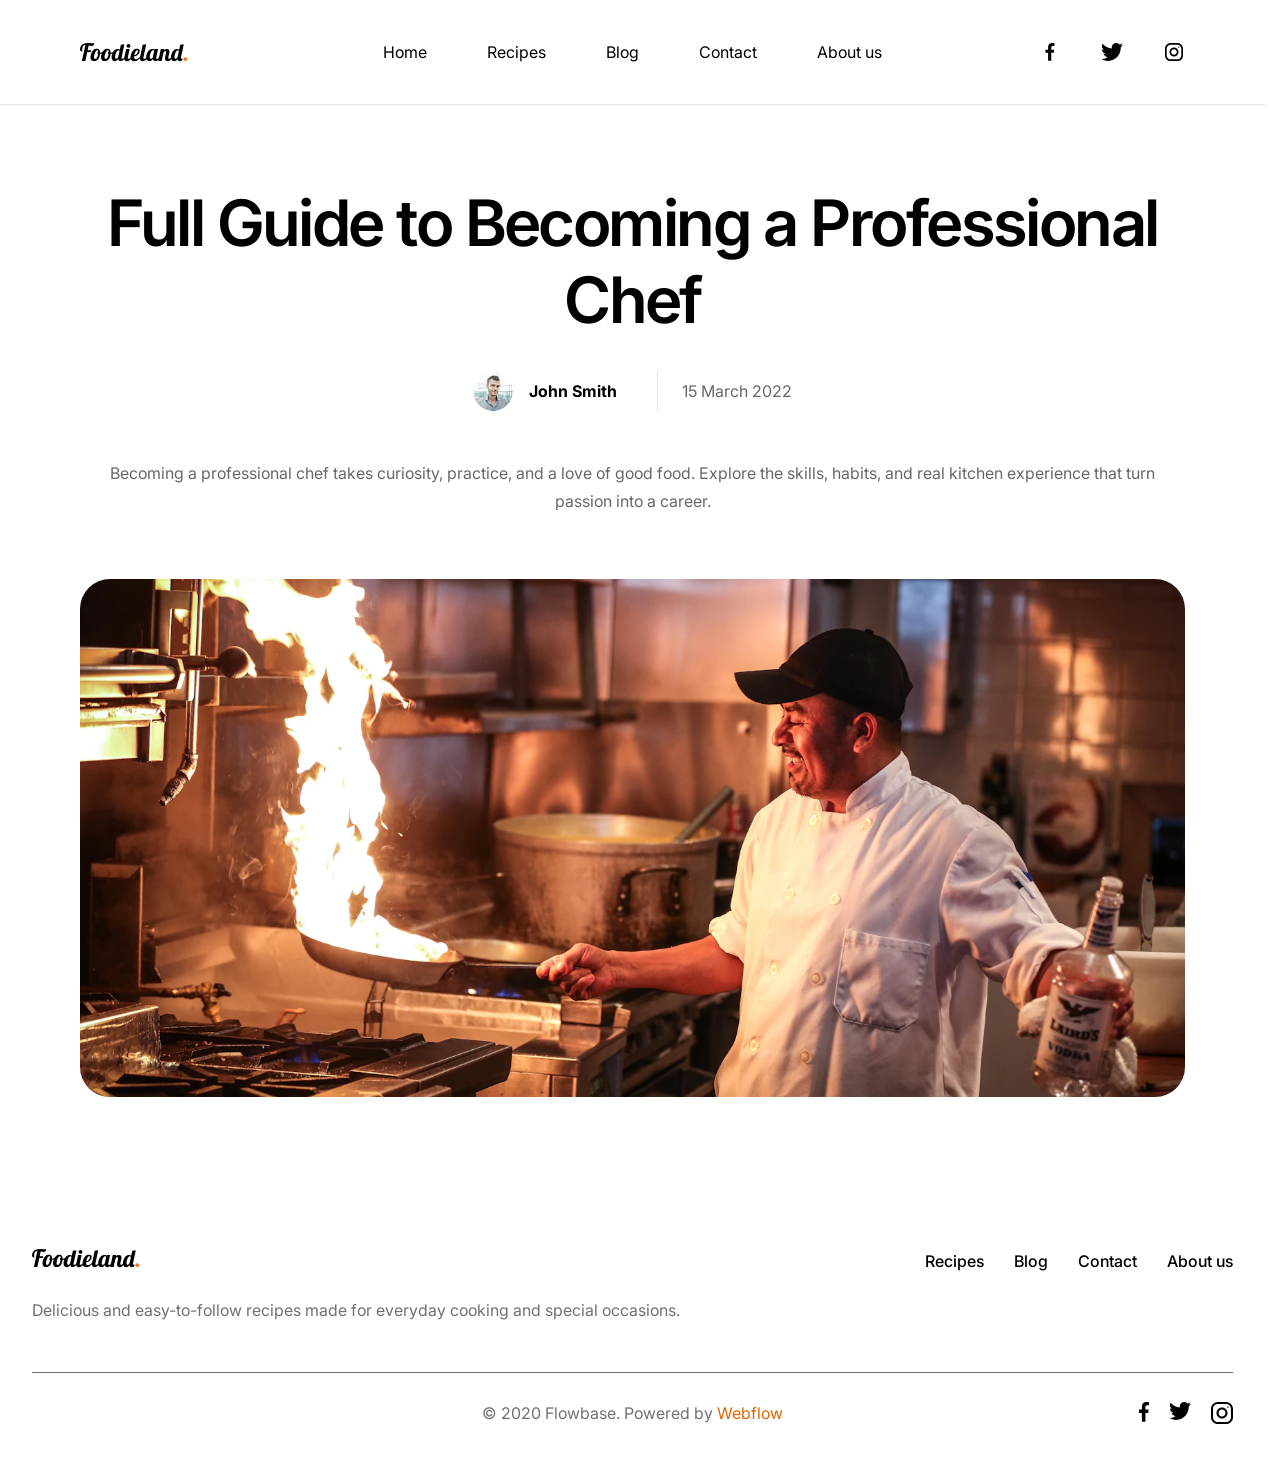
==== blog-post.html @ c7ca52ce "Добавил hero страницы Blog Post и выделил статью в блоге" ====
<!doctype html>
<html lang="en">
<head>
  <meta charset="UTF-8">
  <meta
    name="viewport"
    content="width=device-width, user-scalable=no, initial-scale=1.0, maximum-scale=1.0, minimum-scale=1.0"
  >
  <meta
    http-equiv="X-UA-Compatible"
    content="ie=edge"
  >
  <title>Full Guide to Becoming a Professional Chef | Foodieland</title>
  <link
    rel="stylesheet"
    href="./css/normalize.css"
  />
  <link
    rel="stylesheet"
    href="./css/font.css"
  />
  <link
    rel="stylesheet"
    href="./css/variables.css"
  />
  <link
    rel="stylesheet"
    href="./css/global.css"
  />
  <link
    rel="stylesheet"
    href="./css/header.css"
  />
  <link
    rel="stylesheet"
    href="./css/footer.css"
  />
  <link
    rel="stylesheet"
    href="./css/pages/blog-post.css"
  />
</head>
<body>
<header class="header">
  <div class="header-inner">
    <a
      class="header-logo"
      href="./index.html"
    >
      <img
        src="./images/logo/Foodieland-logo.svg"
        alt="Foodieland"
        width="108"
        height="19"
      />
    </a>
    <nav class="header-nav">
      <ul class="header-nav-list">
        <li>
          <a
            class="header-nav-link"
            href="index.html"
          >Home
          </a>
        </li>
        <li>
          <a
            class="header-nav-link"
            href="./recipe.html"
          >Recipes
          </a>
        </li>
        <li>
          <a
            class="header-nav-link"
            href="./blog.html"
          >Blog
          </a>
        </li>
        <li>
          <a
            class="header-nav-link"
            href="./contact.html"
          >Contact
          </a>
        </li>
        <li>
          <a
            class="header-nav-link"
            href="#"
          >About us
          </a>
        </li>
      </ul>
    </nav>
    <div class="header-soc1als">
      <a
        class="header-soc1als-link"
        href="#"
        aria-label="Facebook"
      >
        <img
          src="./images/icons/facebook.svg"
          alt=""
          width="22"
          height="18"
        />
      </a>

      <a
        class="header-soc1als-link"
        href="#"
        aria-label="Twitter"
      >
        <img
          src="./images/icons/twitter.svg"
          alt=""
          width="22"
          height="18"
        />
      </a>

      <a
        class="header-soc1als-link"
        href="#"
        aria-label="Instagram"
      >
        <img
          src="./images/icons/instagram.svg"
          alt=""
          width="22"
          height="18"
        />
      </a>
    </div>
    <button
      class="header-burger"
      type="button"
      aria-label="Open Menu"
    >
      <span></span>
      <span></span>
      <span></span>
    </button>

    <nav
      class="dropdown-menu"
      id="site-dropdown-menu"
      aria-label="Additional navigation"
      data-js-dropdown-menu
    >
      <ul class="dropdown-menu-list">
        <li>
          <a href="./index.html">Home</a>
        </li>
        <li>
          <a href="./recipe.html">Recipes</a>
        </li>
        <li>
          <a href="./blog.html">Blog</a>
        </li>
        <li>
          <a href="./contact.html">Contact</a>
        </li>
        <li>
          <a href="#">About us</a>
        </li>
      </ul>
    </nav>
  </div>
</header>
<main class="main">
  <section class="blog-post-hero" aria-labelledby="blog-post-title">
    <h1 id="blog-post-title">Full Guide to Becoming a Professional Chef</h1>
    <div class="blog-post-hero-meta">
      <div class="blog-post-hero-author">
        <img src="./images/icons/author.webp" alt="" width="40" height="40" decoding="async">
        <span>John Smith</span>
      </div>
      <time datetime="2022-03-15">15 March 2022</time>
    </div>
    <p class="blog-post-hero-description">
      Becoming a professional chef takes curiosity, practice, and a love of good food. Explore the skills, habits, and real kitchen experience that turn passion into a career.
    </p>
    <img
      class="blog-post-hero-image"
      src="./images/blog/chef-flambe.webp"
      alt="Chef cooking with a flaming pan in a professional kitchen"
      width="1600"
      height="1067"
      decoding="async"
      fetchpriority="high"
    >
  </section>
</main>
<footer class="footer container">
  <div class="footer-header">
    <div class="footer-brand">
      <a href="./index.html">
        <img
          src="./images/logo/Foodieland-logo.svg"
          alt="FoodieLand."
        >
      </a>
      <p class="footer-description">
        Delicious and easy-to-follow recipes made for everyday cooking and
        special occasions.
      </p>
    </div>
    <nav class="footer-nav">
      <ul>
        <li><a href="./recipe.html">Recipes</a></li>
        <li><a href="./blog.html">Blog</a></li>
        <li><a href="./contact.html">Contact</a></li>
        <li><a href="#">About us</a></li>
      </ul>
    </nav>
  </div>

  <hr class="footer-divider">

  <div class="footer-bottom">
    <div class="footer-copyright">
      © 2020 Flowbase. Powered by <a href="#">Webflow</a>
    </div>

    <div class="footer-socials">
      <a href="#" aria-label="Facebook">
        <img
          src="./images/icons/facebook.svg"
          alt=""
        ></a>

      <a href="#" aria-label="Twitter">
        <img
          src="./images/icons/twitter.svg"
          alt=""
        ></a>

      <a href="#" aria-label="instagram">
        <img
          src="./images/icons/instagram.svg"
          alt=""
        ></a>
    </div>
  </div>
</footer>
<script src="./js/burger-menu.js"></script>
</body>
</html>
---- css/font.css ----
@font-face {
  font-family: "Inter";
  src: url("../fonts/Inter/Inter18pt-Regular.woff2") format("woff2");
  font-weight: 400;
  font-style: normal;
  font-display: swap;
}

@font-face {
  font-family: "Inter";
  src: url("../fonts/Inter/Inter18pt-Medium.woff2") format("woff2");
  font-weight: 500;
  font-style: normal;
  font-display: swap;
}

@font-face {
  font-family: "Inter";
  src: url("../fonts/Inter/Inter18pt-SemiBold.woff2") format("woff2");
  font-weight: 600;
  font-style: normal;
  font-display: swap;
}

@font-face {
  font-family: "Inter";
  src: url("../fonts/Inter/Inter18pt-Bold.woff2") format("woff2");
  font-weight: 700;
  font-style: normal;
  font-display: swap;
}

@font-face {
  font-family: "Lobster";
  src: url("../fonts/lobster/Lobster-Regular.woff2") format("woff2");
  font-weight: 400;
  font-style: normal;
  font-display: swap;
}
---- css/variables.css ----
:root {
  /* Шрифты */
  --font-family-primary: "Inter", sans-serif;
  --font-family-secondary: "Lobster", sans-serif;

  /* Основные цвета */
  --color-primary: #e7fafe;
  --color-primary-soft: #e7f9fd;

  --color-white: #ffffff;
  --color-black: #000000;
  --color-dark: #333333;
  --color-gray: #707070;

  /* Текст */
  --color-orange: #dc6601;
  --color-text-primary: #000000;
  --color-text-secondary: rgba(0, 0, 0, 0.6);
  --color-text-muted: rgba(0, 0, 0, 0.65);
  --color-text-inverse: #ffffff;

  /* Фирменный акцент */
  --color-accent: #ff0000;

  /* Фоны элементов */
  --color-surface: #ffffff;
  --color-surface-blue: #e7fafe;
  --color-surface-blue-soft: #e7f9fd;
  --color-chip-background: rgba(0, 0, 0, 0.05);

  /* Границы и разделители */
  --color-border: rgba(0, 0, 0, 0.1);
  --color-divider: rgba(0, 0, 0, 0.2);

  /* Градиенты категорий */
  --bg-category-breakfast: linear-gradient(180deg, rgba(255, 255, 255, 0) 0%, rgba(0, 0, 0, 0.04) 100%);
  --bg-category-vegan:     linear-gradient(180deg, rgba(255, 255, 255, 0) 0%, rgba(108, 198, 63, 0.1) 100%);
  --bg-category-meat:      linear-gradient(180deg, rgba(255, 255, 255, 0) 0%, rgba(204, 38, 27, 0.08) 100%);
  --bg-category-dessert:   linear-gradient(180deg, rgba(255, 255, 255, 0) 0%, rgba(240, 158, 0, 0.1) 100%);
  --bg-category-lunch:     linear-gradient(180deg, rgba(255, 255, 255, 0) 0%, rgba(222, 134, 38, 0.1) 100%);
  --bg-category-chocolate: linear-gradient(180deg, rgba(255, 255, 255, 0) 0%, rgba(109, 69, 37, 0.18) 100%);

  /* Состояния форм */
  --color-form-success: #dddddd;
  --color-form-error: #ffdddd;

  /* Тени */
  --color-shadow-light: rgba(0, 0, 0, 0.1);
  --color-shadow-medium: rgba(0, 0, 0, 0.2);

  /* Градиенты макета */
  --gradient-recipe-card: linear-gradient(180deg, #ffffff 0%, #e7f9fd 100%);

  --gradient-blue-fade: linear-gradient(
    180deg,
    rgba(231, 249, 253, 0) 0%,
    #e7f9fd 100%
  );
}
---- css/global.css ----
html {
  scrollbar-gutter: stable;
}

@supports not (scrollbar-gutter: stable) {
  html {
    overflow-y: scroll;
  }
}

body {
  font-family: var(--font-family-primary);
}

a {
  text-decoration: none;
}
---- css/header.css ----
.header {
  position: sticky;
  top: 0;
  z-index: 100;
  padding-inline: 80px;
  padding-block: 40px;
  border-bottom: 1px solid var(--color-border);
  background-color: var(--color-white);
}

.header-inner {
  position: relative;
  display: grid;
  align-items: center;
  grid-template-columns: 1fr auto 1fr;
  width: 100%;
  max-width: 1440px;
  margin-inline: auto;
}

.header-logo {
  justify-self: start;
}

.header-nav {
  justify-self: center;
}


.header-nav-list {
  display: flex;
  align-items: center;
  column-gap: 60px;
}

.header-soc1als {
  display: flex;
  align-items: center;
  justify-self: end;
  gap: 40px;
}

.header-burger {
  display: none;
}

.dropdown-menu {
  display: none;
}

.dropdown-menu-list {
  display: flex;
  flex-direction: column;
  align-items: center;
  gap: 20px;
}

.dropdown-menu-list a {
  color: var(--color-black);
  font-size: 17px;
  transition: color 0.3s ease;
}


.header-nav-link {
  color: #000000;
  transition: color 0.3s ease;
}

@media (max-width: 1120px) {
  .header {
    padding-inline: 40px;
  }

  .header-nav-list {
    column-gap: 30px;
  }

  .header-soc1als {
    gap: 20px;
  }
}

@media (max-width: 765px) {
  .header {
    padding: 25px 20px;
  }

  .header-inner {
    display: flex;
    justify-content: space-between;
  }

  .header-nav,
  .header-soc1als {
    display: none;
  }

  .header-burger {
    display: flex;
    flex-direction: column;
    gap: 5px;
    padding-inline: 10px;
    padding-block: 10px;
    border-radius: 6px;

    background-color: transparent;
    border: none;
    transition: 0.3s ease;
    cursor: pointer;
  }

  .dropdown-menu {
    --dropdown-open-dur: 250ms;
    --dropdown-close-dur: 150ms;
    --dropdown-ease: cubic-bezier(0.22, 1, 0.36, 1);

    display: block;
    position: absolute;
    top: calc(100% + 50px);
    left: 0;
    width: 100%;
    padding-block: 30px;
    border: 1px solid var(--color-border);
    border-radius: 10px;
    background-color: var(--color-white);
    box-shadow: 0 10px 30px var(--color-shadow-light);

    transform-origin: top center;
    transform: scale(0.97);
    opacity: 0;
    visibility: hidden;
    pointer-events: none;
    transition:
      transform var(--dropdown-close-dur) var(--dropdown-ease),
      opacity var(--dropdown-close-dur) var(--dropdown-ease),
      visibility 0s linear var(--dropdown-close-dur);
  }

  .dropdown-menu.is-active {
    transform: scale(1);
    opacity: 1;
    visibility: visible;
    pointer-events: auto;
    transition:
      transform var(--dropdown-open-dur) var(--dropdown-ease),
      opacity var(--dropdown-open-dur) var(--dropdown-ease),
      visibility 0s;
  }
  .header-burger span {
    width: 20px;
    height: 2px;
    background-color: var(--color-black);
  }
}

@media (hover: hover) {
  .header-nav-link:hover {
    color: var(--color-gray);
  }

  .header-burger:hover {
    background-color: var(--color-border);
  }
}

@media (hover: none) {
  .header-nav-link:active {
    color: var(--color-gray);
  }

  .header-burger:active {
    background-color: var(--color-border);
  }
}



@media (prefers-reduced-motion: reduce) {
  .dropdown-menu,
  .dropdown-menu.is-active {
    transition: none;
  }
}
---- css/footer.css ----
.footer-header {
	display: flex;
	justify-content: space-between;
	align-items: flex-start;
	margin-bottom: 50px;
}

.footer-description {
	padding-top: 30px;
	color: var(--color-gray);
}

.footer-nav ul {
	display: flex;
	gap: 30px;
	list-style: none;
	padding: 0;
	margin: 0;
}

.footer-nav a {
	color: var(--color-black);
	font-size: 16px;
	font-weight: 500;
	transition: 0.3s ease;
}

.footer-divider {
	border: none;
	border-top: 1px solid var(--color-gray);
}

.footer-bottom {
	display: grid;
	grid-template-columns: 1fr auto 1fr;
	align-items: center;
	padding-top: 20px;
}

.footer-copyright {
	grid-column: 2;
	color: var(--color-gray);
	font-size: 16px;
	text-align: center;
}

.footer-copyright a {
	color: var(--color-orange);
}

.footer-socials {
	grid-column: 3;
	justify-self: end;
	display: flex;
	gap: 20px;
}

.footer-socials a {
	font-size: 18px;
}

@media (max-width: 1036px) {
	.footer-header {
		flex-direction: column;
		gap: 50px;
	}

	.footer-bottom {
		grid-template-columns: 1fr;
		gap: 20px;
		text-align: center;
	}

	.footer-copyright {
		grid-column: 1;
		order: 2;
	}

	.footer-socials {
		grid-column: 1;
		justify-self: center;
		order: 1;
	}
}

@media (hover:hover) {
	.footer-nav a:hover {
		color: var(--color-gray);
	}
}

@media (hover:none) {
	.footer-nav a:active {
		color: var(--color-gray);
	}
}
---- css/pages/blog-post.css ----
.container {
  max-width: 1440px;
  margin-inline: auto;
  padding: 32px;
}

.blog-post-hero {
  box-sizing: border-box;
  max-width: 1440px;
  margin-inline: auto;
  padding: 80px 80px 120px;
  text-align: center;
}

.blog-post-hero h1 {
  margin: 0;
  color: var(--color-black);
  font-size: 64px;
  font-weight: 600;
  line-height: 1.2;
  letter-spacing: -.04em;
}

.blog-post-hero-meta {
  display: flex;
  align-items: center;
  justify-content: center;
  margin-top: 32px;
  font-size: 16px;
}

.blog-post-hero-author {
  display: flex;
  align-items: center;
  gap: 16px;
  padding-right: 40px;
  font-weight: 700;
}

.blog-post-hero-author img {
  display: block;
  width: 40px;
  height: 40px;
  border-radius: 50%;
  object-fit: cover;
}

.blog-post-hero-meta time {
  padding-left: 24px;
  border-left: 1px solid var(--color-border);
  color: var(--color-text-secondary);
  line-height: 40px;
  white-space: nowrap;
}

.blog-post-hero-description {
  max-width: 1050px;
  margin: 48px auto 64px;
  color: var(--color-text-secondary);
  font-size: 16px;
  line-height: 1.75;
}

.blog-post-hero-image {
  display: block;
  width: 100%;
  height: auto;
  aspect-ratio: 1280 / 600;
  border-radius: 30px;
  object-fit: cover;
}

@media (max-width: 1100px) {
  .blog-post-hero {
    padding-inline: 40px;
  }

  .blog-post-hero h1 {
    font-size: clamp(44px, 5vw, 64px);
  }
}

@media (max-width: 765px) {
  .blog-post-hero {
    padding: 56px 20px 80px;
  }

  .blog-post-hero h1 {
    font-size: clamp(36px, 8vw, 52px);
  }

  .blog-post-hero-meta {
    margin-top: 28px;
  }

  .blog-post-hero-author {
    gap: 10px;
    padding-right: 20px;
  }

  .blog-post-hero-meta time {
    padding-left: 20px;
  }

  .blog-post-hero-description {
    margin: 32px auto 40px;
  }

  .blog-post-hero-image {
    aspect-ratio: 4 / 3;
    border-radius: 20px;
    object-position: center;
  }
}

@media (max-width: 400px) {
  .blog-post-hero-meta {
    font-size: 14px;
  }

  .blog-post-hero-author {
    padding-right: 14px;
  }

  .blog-post-hero-meta time {
    padding-left: 14px;
  }
}
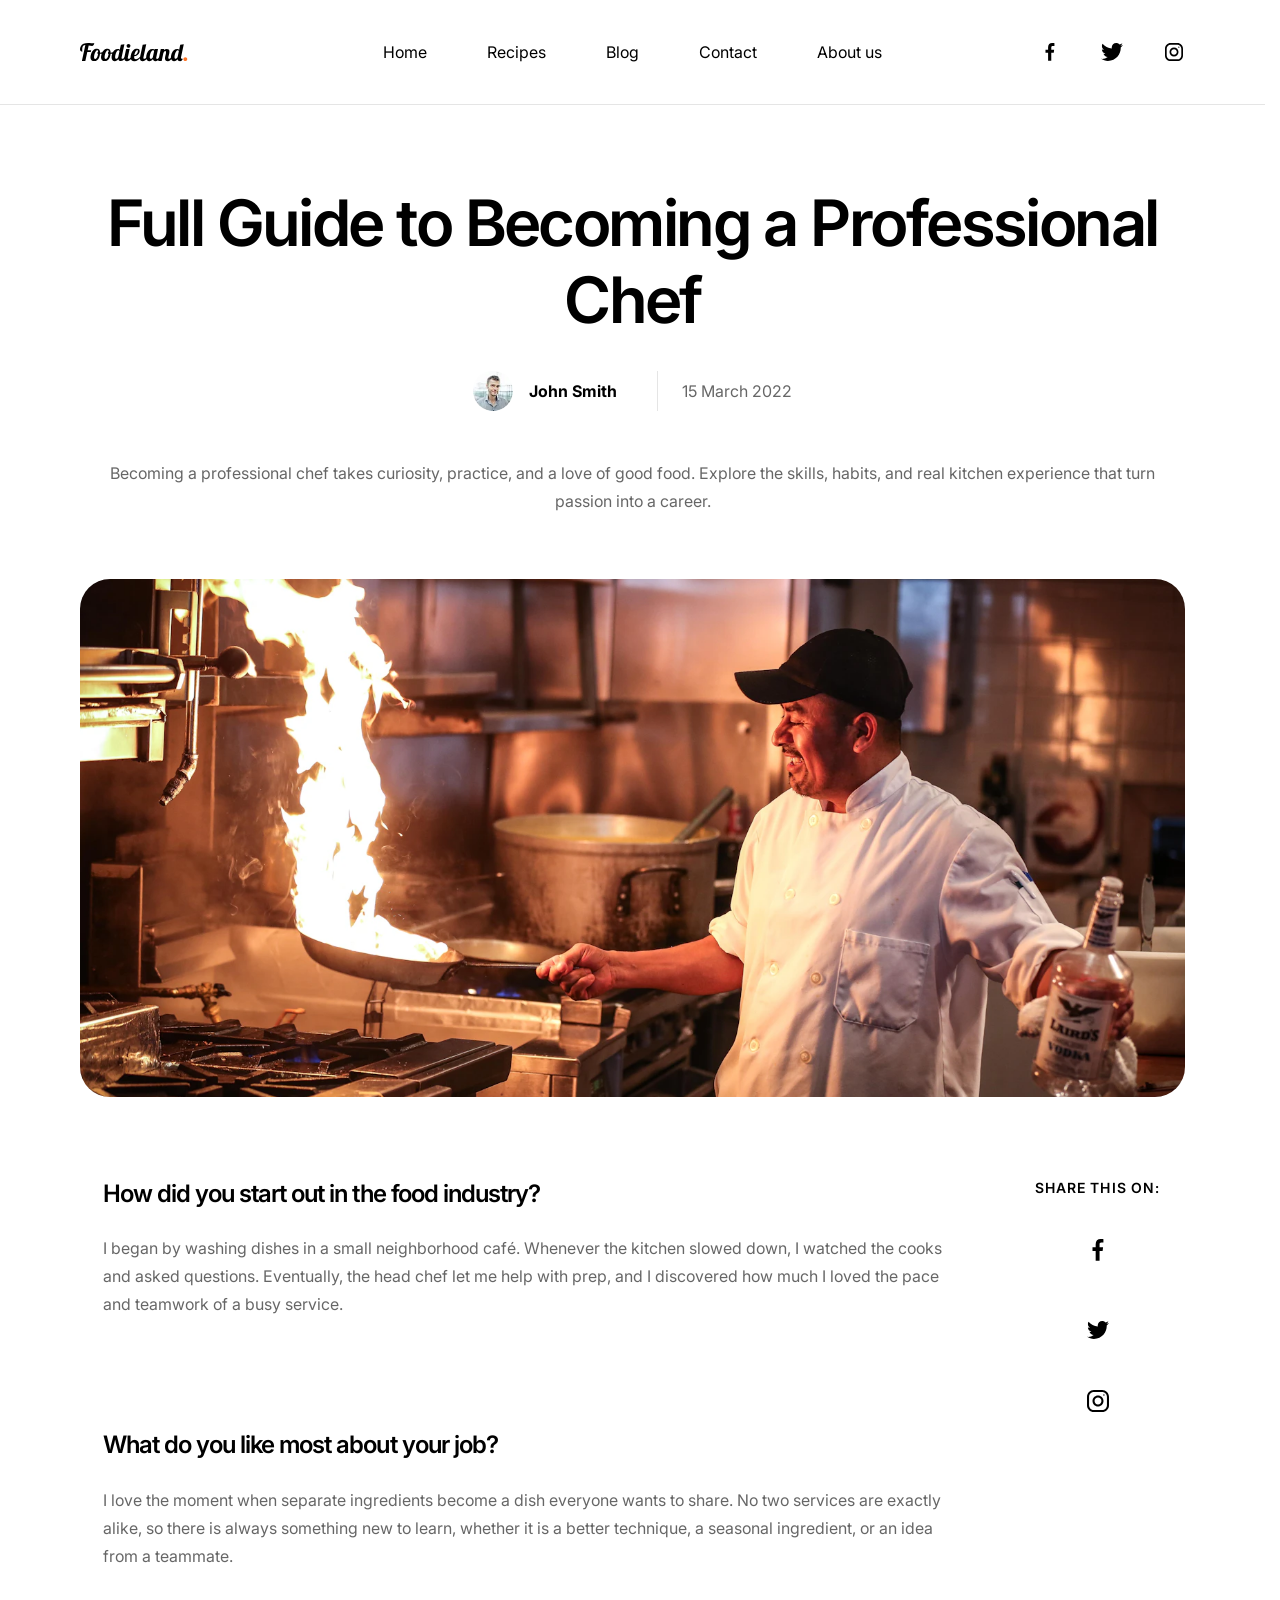
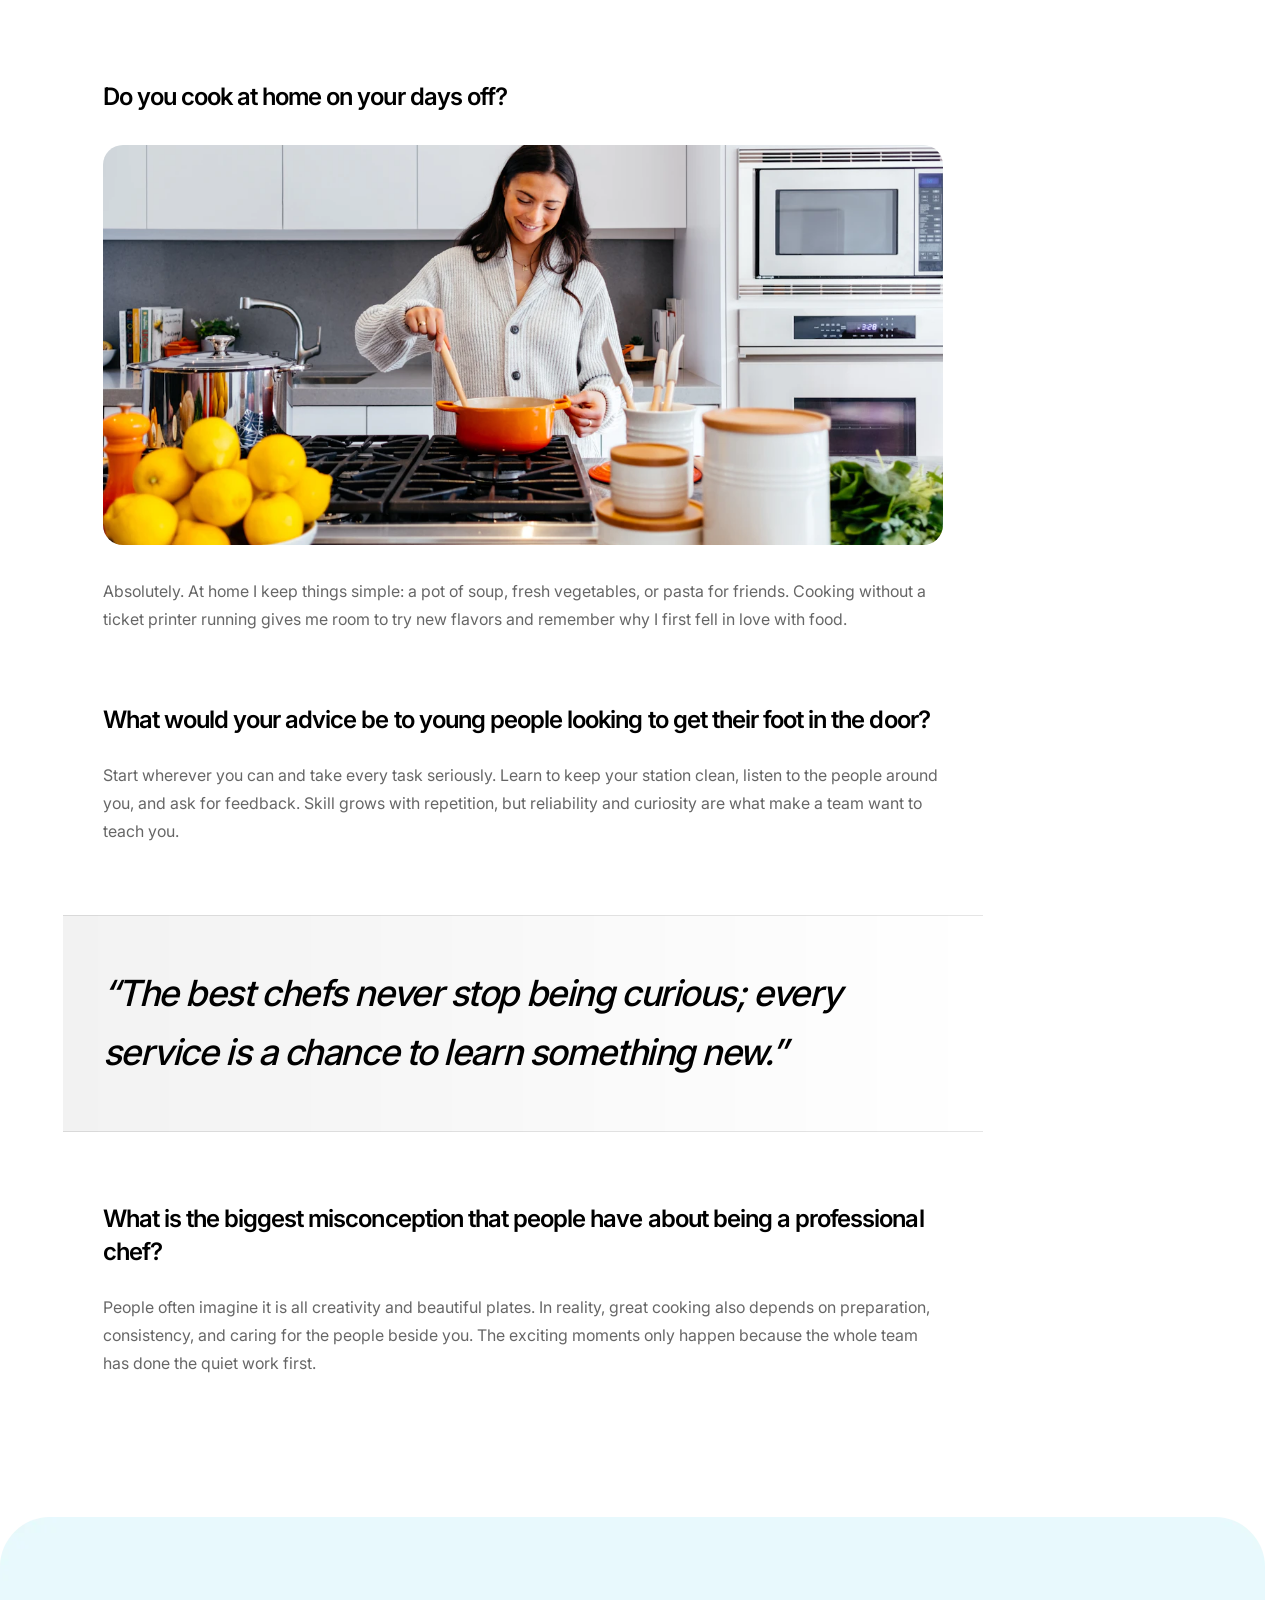
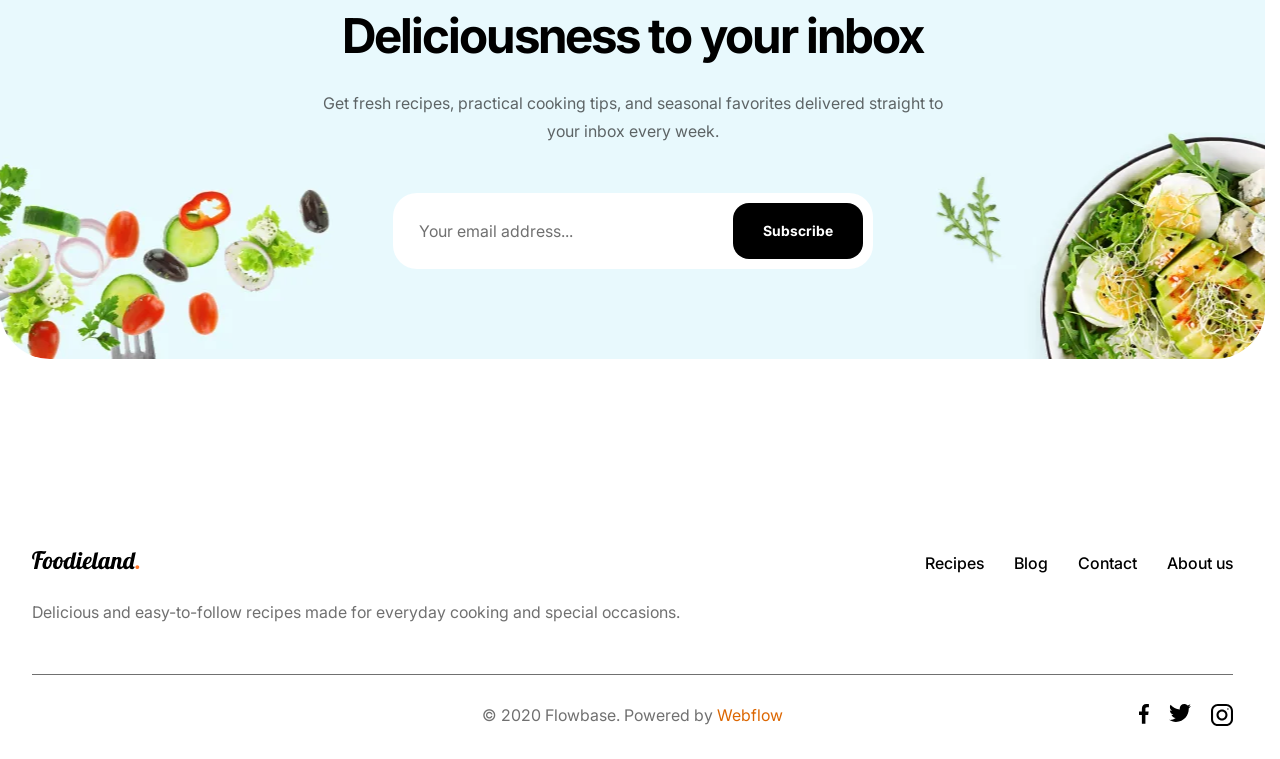
==== commit b575cc91: "Доделал страницу статьи и исправил фото рецептов на мобильных" ====
--- a/blog-post.html
+++ b/blog-post.html
@@ -192,6 +192,94 @@
       fetchpriority="high"
     >
   </section>
+  <section class="blog-post-story" aria-label="Interview with John Smith">
+    <article class="blog-post-story-content">
+      <section class="blog-post-story-section">
+        <h2>How did you start out in the food industry?</h2>
+        <p>I began by washing dishes in a small neighborhood café. Whenever the kitchen slowed down, I watched the cooks and asked questions. Eventually, the head chef let me help with prep, and I discovered how much I loved the pace and teamwork of a busy service.</p>
+      </section>
+
+      <section class="blog-post-story-section">
+        <h2>What do you like most about your job?</h2>
+        <p>I love the moment when separate ingredients become a dish everyone wants to share. No two services are exactly alike, so there is always something new to learn, whether it is a better technique, a seasonal ingredient, or an idea from a teammate.</p>
+      </section>
+
+      <section class="blog-post-story-section">
+        <h2>Do you cook at home on your days off?</h2>
+        <img
+          class="blog-post-story-image"
+          src="./images/blog/home-cooking.webp"
+          alt="A woman stirring an orange pot in a bright home kitchen"
+          width="1200"
+          height="800"
+          loading="lazy"
+          decoding="async"
+        >
+        <p>Absolutely. At home I keep things simple: a pot of soup, fresh vegetables, or pasta for friends. Cooking without a ticket printer running gives me room to try new flavors and remember why I first fell in love with food.</p>
+      </section>
+
+      <section class="blog-post-story-section">
+        <h2>What would your advice be to young people looking to get their foot in the door?</h2>
+        <p>Start wherever you can and take every task seriously. Learn to keep your station clean, listen to the people around you, and ask for feedback. Skill grows with repetition, but reliability and curiosity are what make a team want to teach you.</p>
+      </section>
+
+      <blockquote class="blog-post-quote">
+        <p>“The best chefs never stop being curious; every service is a chance to learn something new.”</p>
+      </blockquote>
+
+      <section class="blog-post-story-section">
+        <h2>What is the biggest misconception that people have about being a professional chef?</h2>
+        <p>People often imagine it is all creativity and beautiful plates. In reality, great cooking also depends on preparation, consistency, and caring for the people beside you. The exciting moments only happen because the whole team has done the quiet work first.</p>
+      </section>
+    </article>
+
+    <aside class="blog-post-share" aria-label="Share this article">
+      <h2>Share this on:</h2>
+      <ul>
+        <li>
+          <a
+            href="https://www.facebook.com/sharer/sharer.php?u=https%3A%2F%2Fdaniil-topc.github.io%2FFoodieLand%2Fblog-post.html"
+            target="_blank"
+            rel="noopener noreferrer"
+            aria-label="Share on Facebook"
+          ><img src="./images/icons/facebook.svg" alt="" width="22" height="22"></a>
+        </li>
+        <li>
+          <a
+            href="https://twitter.com/intent/tweet?url=https%3A%2F%2Fdaniil-topc.github.io%2FFoodieLand%2Fblog-post.html&amp;text=Full%20Guide%20to%20Becoming%20a%20Professional%20Chef"
+            target="_blank"
+            rel="noopener noreferrer"
+            aria-label="Share on Twitter"
+          ><img src="./images/icons/twitter.svg" alt="" width="22" height="22"></a>
+        </li>
+        <li><img src="./images/icons/instagram.svg" alt="Instagram" width="22" height="22"></li>
+      </ul>
+    </aside>
+  </section>
+
+  <section class="blog-newsletter" aria-labelledby="blog-post-newsletter-title">
+    <div class="blog-newsletter-content">
+      <div class="blog-newsletter-copy">
+        <h2 id="blog-post-newsletter-title">Deliciousness to your inbox</h2>
+        <p>
+          Get fresh recipes, practical cooking tips, and seasonal favorites
+          delivered straight to your inbox every week.
+        </p>
+        <form class="blog-newsletter-form" action="#" method="post">
+          <label class="visually-hidden" for="blog-post-newsletter-email">Your email address</label>
+          <input
+            id="blog-post-newsletter-email"
+            name="email"
+            type="email"
+            placeholder="Your email address..."
+            autocomplete="email"
+            required
+          >
+          <button type="submit">Subscribe</button>
+        </form>
+      </div>
+    </div>
+  </section>
 </main>
 <footer class="footer container">
   <div class="footer-header">
--- a/css/pages/blog-post.css
+++ b/css/pages/blog-post.css
@@ -8,7 +8,7 @@
   box-sizing: border-box;
   max-width: 1440px;
   margin-inline: auto;
-  padding: 80px 80px 120px;
+  padding: 80px 80px 80px;
   text-align: center;
 }
 
@@ -70,6 +70,162 @@
   object-fit: cover;
 }
 
+.blog-post-story {
+  display: grid;
+  grid-template-columns: minmax(0, 1fr) 130px;
+  gap: 90px;
+  box-sizing: border-box;
+  width: min(calc(100% - 64px), 1060px);
+  margin-inline: auto;
+  padding-bottom: 140px;
+}
+
+.blog-post-story-content {
+  min-width: 0;
+}
+
+.blog-post-story-section + .blog-post-story-section {
+  margin-top: 110px;
+}
+
+.blog-post-story-section:nth-of-type(4) {
+  margin-top: 70px;
+}
+
+.blog-post-story-section h2 {
+  margin: 0 0 24px;
+  color: var(--color-black);
+  font-size: 24px;
+  font-weight: 600;
+  line-height: 1.4;
+  letter-spacing: -.04em;
+}
+
+.blog-post-story-section p {
+  margin: 0;
+  color: var(--color-text-secondary);
+  font-size: 16px;
+  line-height: 1.75;
+}
+
+.blog-post-story-image {
+  display: block;
+  width: 100%;
+  height: auto;
+  aspect-ratio: 840 / 400;
+  margin-top: 32px;
+  border-radius: 20px;
+  object-fit: cover;
+}
+
+.blog-post-story-image + p {
+  margin-top: 32px;
+}
+
+.blog-post-quote {
+  margin: 70px -40px 0;
+  padding: 48px 40px;
+  border-block: 1px solid var(--color-border);
+  background: linear-gradient(90deg, var(--color-chip-background), transparent);
+}
+
+.blog-post-quote p {
+  margin: 0;
+  color: var(--color-black);
+  font-size: 36px;
+  font-style: italic;
+  font-weight: 500;
+  line-height: 1.65;
+  letter-spacing: -.04em;
+}
+
+.blog-post-quote + .blog-post-story-section {
+  margin-top: 70px;
+}
+
+.blog-post-share {
+  text-align: center;
+}
+
+.blog-post-share h2 {
+  margin: 0 0 32px;
+  color: var(--color-black);
+  font-size: 14px;
+  font-weight: 600;
+  letter-spacing: .08em;
+  text-transform: uppercase;
+  white-space: nowrap;
+}
+
+.blog-post-share ul {
+  display: flex;
+  align-items: center;
+  flex-direction: column;
+  gap: 40px;
+  margin: 0;
+  padding: 0;
+  list-style: none;
+}
+
+.blog-post-share a {
+  display: grid;
+  place-items: center;
+  width: 40px;
+  height: 40px;
+}
+
+.blog-post-share img {
+  display: block;
+  width: 22px;
+  height: 22px;
+}
+
+.blog-post-share a {
+  border-radius: 50%;
+  transition: background-color .2s ease;
+}
+
+.blog-post-share a:focus-visible {
+  outline: 2px solid var(--color-black);
+  outline-offset: 2px;
+}
+
+@media (hover: hover) {
+  .blog-post-share a:hover {
+    background: var(--color-chip-background);
+  }
+}
+
+@media (max-width: 1100px) {
+  .blog-post-story {
+    gap: 48px;
+  }
+}
+
+@media (max-width: 900px) {
+  .blog-post-story {
+    grid-template-columns: 1fr;
+    gap: 56px;
+    width: min(calc(100% - 80px), 840px);
+  }
+
+  .blog-post-share {
+    display: flex;
+    align-items: center;
+    gap: 24px;
+    text-align: left;
+  }
+
+  .blog-post-share h2 {
+    margin: 0;
+  }
+
+  .blog-post-share ul {
+    flex-direction: row;
+    gap: 16px;
+  }
+}
+
 @media (max-width: 1100px) {
   .blog-post-hero {
     padding-inline: 40px;
@@ -111,6 +267,42 @@
     border-radius: 20px;
     object-position: center;
   }
+
+  .blog-post-story {
+    width: calc(100% - 40px);
+    padding-bottom: 80px;
+  }
+
+  .blog-post-story-section + .blog-post-story-section {
+    margin-top: 64px;
+  }
+
+  .blog-post-story-section:nth-of-type(4) {
+    margin-top: 56px;
+  }
+
+  .blog-post-story-section h2 {
+    font-size: 22px;
+  }
+
+  .blog-post-story-image {
+    aspect-ratio: 4 / 3;
+    margin-top: 24px;
+  }
+
+  .blog-post-quote {
+    margin: 56px 0 0;
+    padding: 32px 24px;
+  }
+
+  .blog-post-quote p {
+    font-size: clamp(24px, 6vw, 32px);
+    line-height: 1.5;
+  }
+
+  .blog-post-quote + .blog-post-story-section {
+    margin-top: 56px;
+  }
 }
 
 @media (max-width: 400px) {
@@ -125,4 +317,179 @@
   .blog-post-hero-meta time {
     padding-left: 14px;
   }
-}
+
+  .blog-post-share {
+    gap: 12px;
+  }
+
+  .blog-post-share ul {
+    gap: 8px;
+  }
+}
+
+@media (prefers-reduced-motion: reduce) {
+  .blog-post-share a {
+    transition: none;
+  }
+}
+
+.blog-newsletter {
+  box-sizing: border-box;
+  width: min(100%, 1280px);
+  margin: 0 auto 160px;
+}
+
+.blog-newsletter-content {
+  display: grid;
+  min-height: 442px;
+  place-items: center;
+  overflow: hidden;
+  border-radius: 50px;
+  background-color: var(--color-surface-blue);
+  background-image: url("../../images/newsletter/cta.webp");
+  background-position: center;
+  background-repeat: no-repeat;
+  background-size: cover;
+}
+
+.blog-newsletter-copy {
+  box-sizing: border-box;
+  width: min(100%, 700px);
+  padding: 48px 24px;
+  text-align: center;
+}
+
+.blog-newsletter-copy h2 {
+  margin: 0;
+  font-size: clamp(32px, 4vw, 48px);
+  line-height: 1.2;
+  letter-spacing: -.04em;
+}
+
+.blog-newsletter-copy p {
+  margin: 24px auto 48px;
+  color: var(--color-text-secondary);
+  font-size: 16px;
+  line-height: 1.75;
+}
+
+.blog-newsletter-form {
+  display: flex;
+  align-items: center;
+  gap: 16px;
+  box-sizing: border-box;
+  width: min(100%, 480px);
+  margin: 0 auto;
+  padding: 10px;
+  border-radius: 24px;
+  background: var(--color-white);
+}
+
+.blog-newsletter-form input {
+  flex: 1;
+  min-width: 0;
+  padding: 12px 16px;
+  border: 0;
+  background: transparent;
+  color: var(--color-black);
+  font: inherit;
+}
+
+.blog-newsletter-form input::placeholder {
+  color: var(--color-gray);
+}
+
+.blog-newsletter-form input:focus {
+  border-radius: 12px;
+  outline: 2px solid var(--color-black);
+  outline-offset: 2px;
+}
+
+.blog-newsletter-form button:focus-visible {
+  outline: 2px solid var(--color-black);
+  outline-offset: 2px;
+}
+
+.blog-newsletter-form button {
+  flex: 0 0 auto;
+  min-width: 130px;
+  min-height: 56px;
+  border: 0;
+  border-radius: 16px;
+  background: var(--color-black);
+  color: var(--color-white);
+  font: inherit;
+  font-size: 14px;
+  font-weight: 700;
+  cursor: pointer;
+  transition: background-color .2s ease, transform .2s ease;
+}
+
+@media (hover: hover) and (pointer: fine) {
+  .blog-newsletter-form button:hover {
+    background-color: var(--color-dark);
+    transform: translateY(-2px);
+  }
+}
+
+@media (max-width: 800px) {
+  .blog-newsletter {
+    margin-bottom: 96px;
+    padding-inline: 20px;
+  }
+
+  .blog-newsletter-content {
+    min-height: 460px;
+    border-radius: 30px;
+    background-position: center bottom;
+    background-size: 100% auto;
+  }
+
+  .blog-newsletter-copy {
+    padding: 48px 20px 135px;
+  }
+
+  .blog-newsletter-copy p {
+    margin: 20px auto 32px;
+  }
+}
+
+@media (max-width: 480px) {
+  .blog-newsletter {
+    margin-bottom: 72px;
+  }
+
+  .blog-newsletter-form {
+    flex-direction: column;
+    gap: 8px;
+    padding: 8px;
+  }
+
+  .blog-newsletter-form input {
+    box-sizing: border-box;
+    width: 100%;
+    min-height: 52px;
+  }
+
+  .blog-newsletter-form button {
+    width: 100%;
+  }
+}
+
+@media (prefers-reduced-motion: reduce) {
+  .blog-newsletter-form button {
+    transition: none;
+  }
+}
+
+.visually-hidden {
+  position: absolute;
+  width: 1px;
+  height: 1px;
+  padding: 0;
+  margin: -1px;
+  overflow: hidden;
+  clip: rect(0, 0, 0, 0);
+  white-space: nowrap;
+  border: 0;
+}
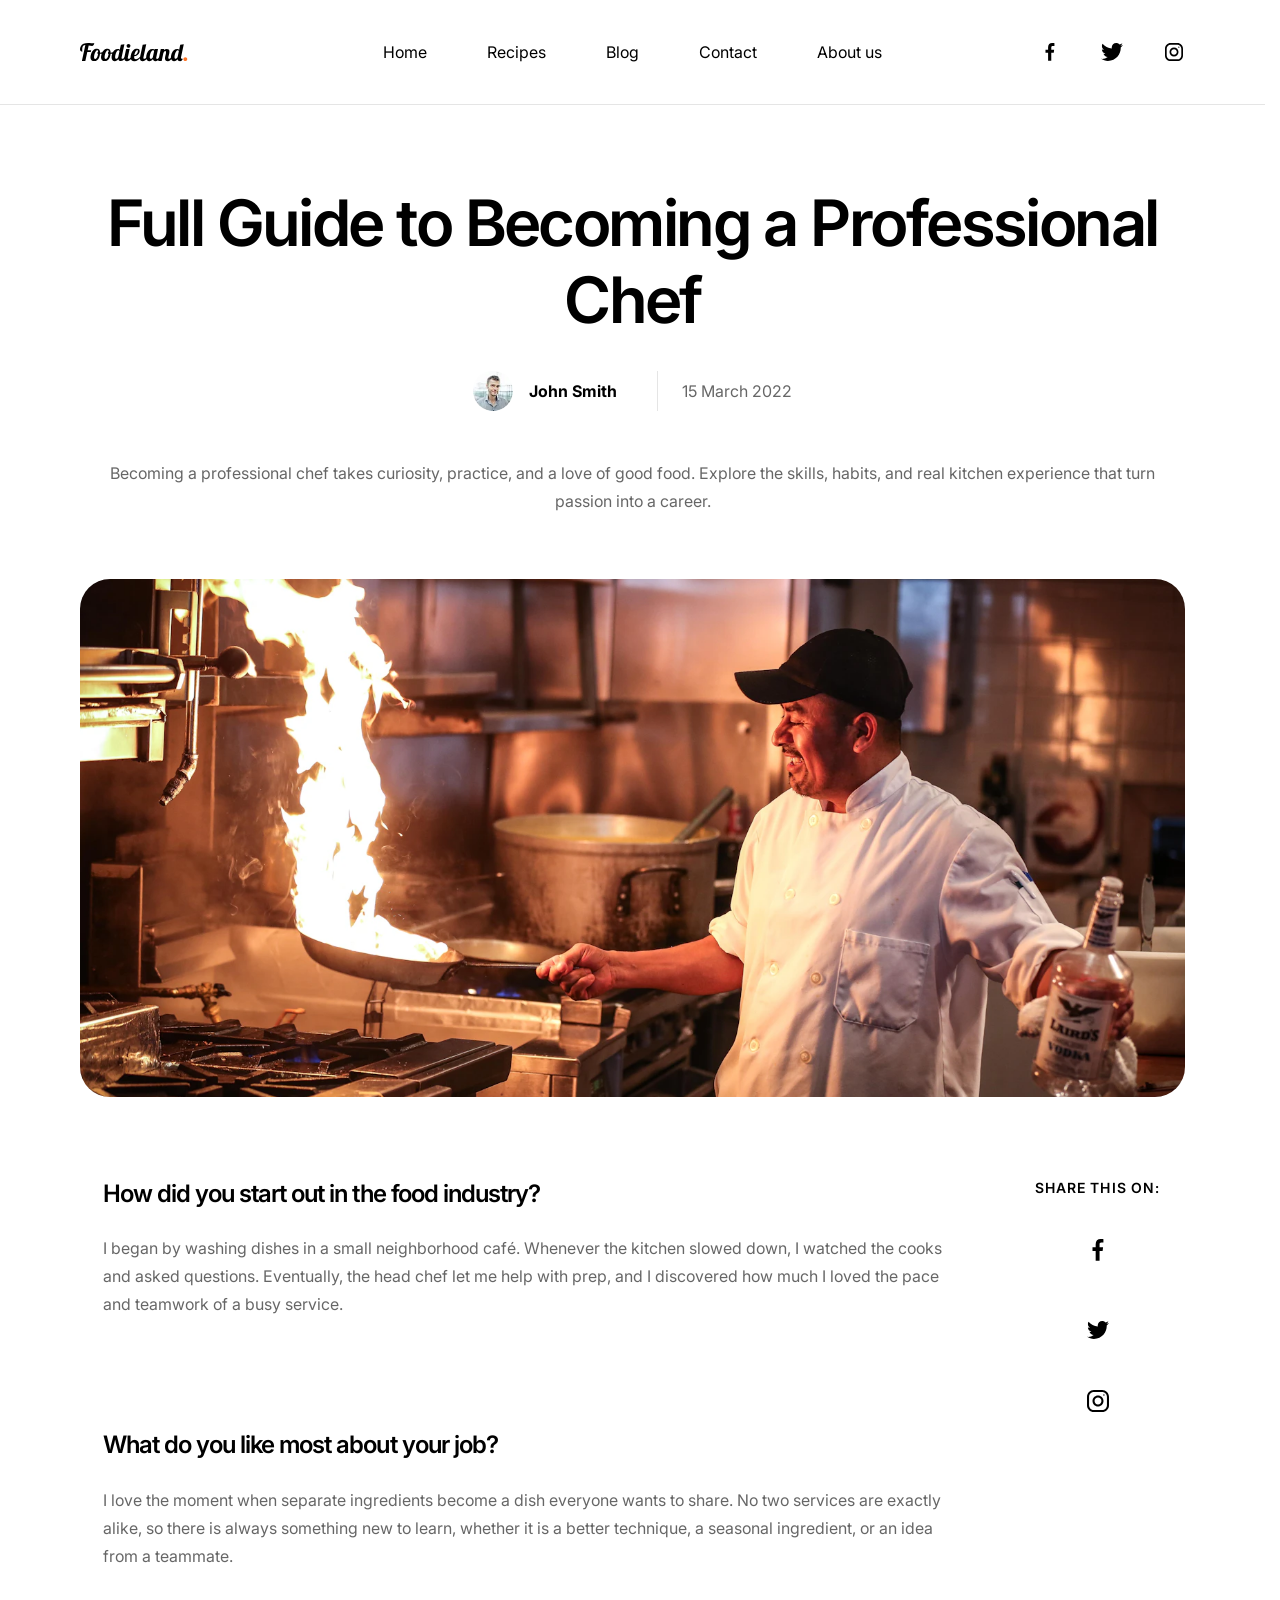
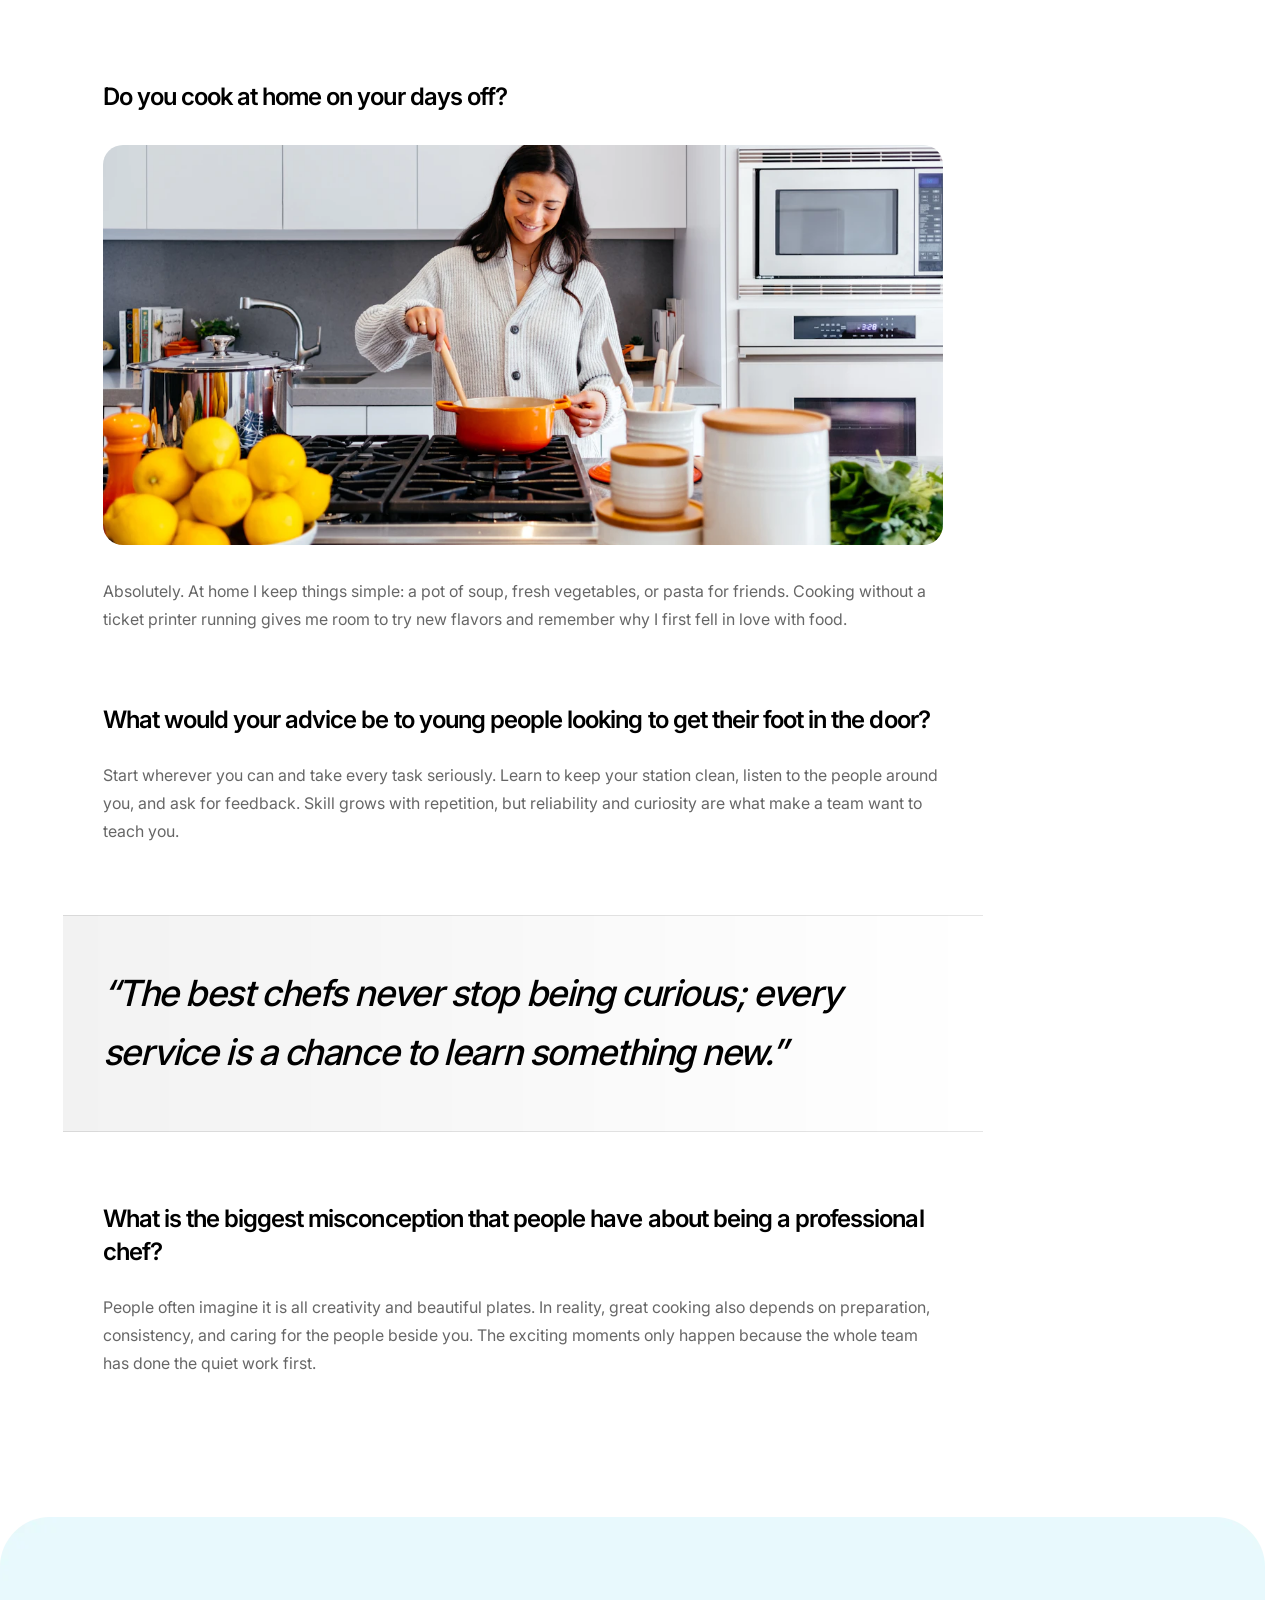
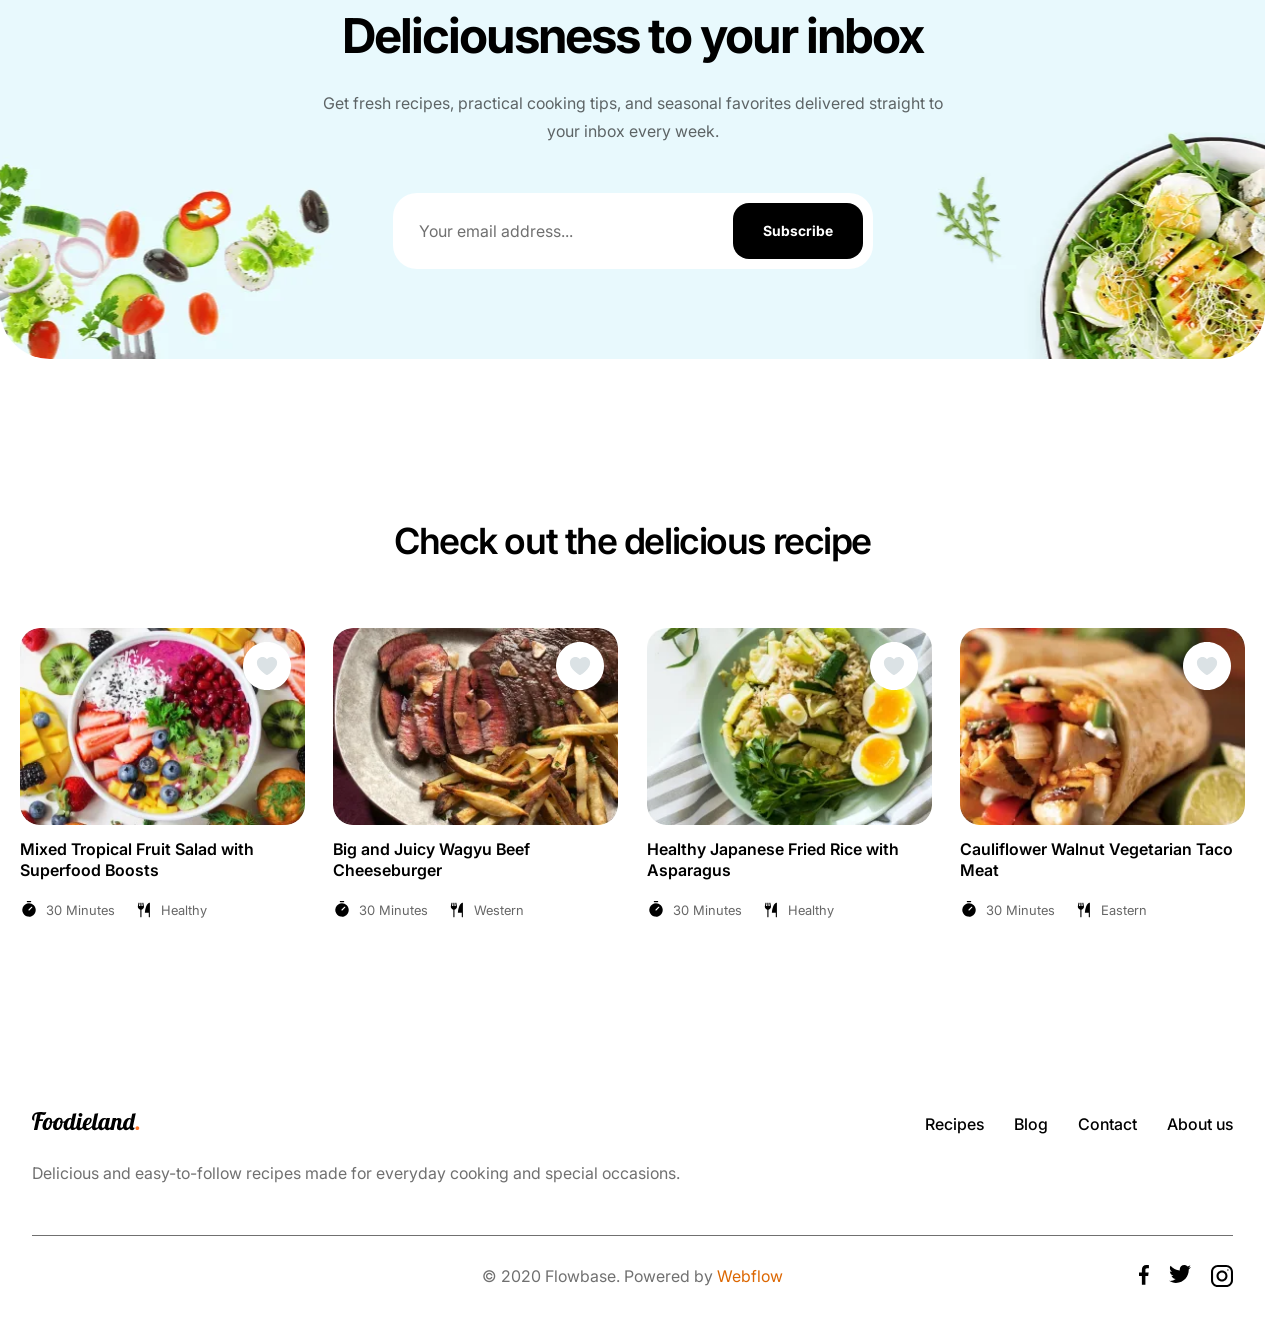
==== commit 4bdf8786: "Добавил секцию с рекомендуемыми рецептами на страницу Blog Post" ====
--- a/blog-post.html
+++ b/blog-post.html
@@ -34,6 +34,10 @@
   <link
     rel="stylesheet"
     href="./css/footer.css"
+  />
+  <link
+    rel="stylesheet"
+    href="./css/card-tilt.css"
   />
   <link
     rel="stylesheet"
@@ -280,6 +284,69 @@
       </div>
     </div>
   </section>
+
+  <section class="blog-post-recipes" aria-labelledby="blog-post-recipes-title">
+    <h2 id="blog-post-recipes-title">Check out the delicious recipe</h2>
+    <div class="blog-post-recipes-grid">
+      <article class="recipes-item blog-post-recipe-card" data-id="tropical-fruit-salad">
+        <div class="recipes-item-image-wrapper">
+          <img class="recipes-item-image" src="./images/recipes/mixed-tropical%20fruit-salad.webp" alt="Mixed tropical fruit salad" width="290" height="200" loading="lazy" decoding="async">
+          <button class="recipes-item-favorite-btn" type="button" aria-label="Add to favorites">
+            <img class="recipes-item-favorite-img" src="./images/icons/heart-non-active.svg" alt="">
+          </button>
+        </div>
+        <h3 class="recipes-item-title">Mixed Tropical Fruit Salad with Superfood Boosts</h3>
+        <div class="recipes-item-meta">
+          <span class="recipes-item-badge"><img src="./images/icons/timer.svg" alt="">30 Minutes</span>
+          <span class="recipes-item-badge"><img src="./images/icons/fork-knife.svg" alt="">Healthy</span>
+        </div>
+      </article>
+
+      <article class="recipes-item blog-post-recipe-card" data-id="wagyu-beef-cheeseburger">
+        <div class="recipes-item-image-wrapper">
+          <img class="recipes-item-image" src="./images/recipes/Big-and-Juicy%20Wagyu-Beef%20Cheeseburger.webp" alt="Big and juicy Wagyu beef cheeseburger" width="290" height="200" loading="lazy" decoding="async">
+          <button class="recipes-item-favorite-btn" type="button" aria-label="Add to favorites">
+            <img class="recipes-item-favorite-img" src="./images/icons/heart-non-active.svg" alt="">
+          </button>
+        </div>
+        <h3 class="recipes-item-title">Big and Juicy Wagyu Beef Cheeseburger</h3>
+        <div class="recipes-item-meta">
+          <span class="recipes-item-badge"><img src="./images/icons/timer.svg" alt="">30 Minutes</span>
+          <span class="recipes-item-badge"><img src="./images/icons/fork-knife.svg" alt="">Western</span>
+        </div>
+      </article>
+
+      <article class="recipes-item blog-post-recipe-card" data-id="japanese-fried-rice">
+        <div class="recipes-item-image-wrapper">
+          <a class="recipes-item-image-link" href="./recipe.html" aria-label="View Healthy Japanese Fried Rice with Asparagus recipe">
+            <img class="recipes-item-image" src="./images/recipes/Japanese-Fried-Rice.webp" alt="Healthy Japanese fried rice with asparagus" width="290" height="200" loading="lazy" decoding="async">
+          </a>
+          <button class="recipes-item-favorite-btn" type="button" aria-label="Add to favorites">
+            <img class="recipes-item-favorite-img" src="./images/icons/heart-non-active.svg" alt="">
+          </button>
+        </div>
+        <h3 class="recipes-item-title"><a href="./recipe.html">Healthy Japanese Fried Rice with Asparagus</a></h3>
+        <div class="recipes-item-meta">
+          <span class="recipes-item-badge"><img src="./images/icons/timer.svg" alt="">30 Minutes</span>
+          <span class="recipes-item-badge"><img src="./images/icons/fork-knife.svg" alt="">Healthy</span>
+        </div>
+      </article>
+
+      <article class="recipes-item blog-post-recipe-card" data-id="vegetarian-taco">
+        <div class="recipes-item-image-wrapper">
+          <img class="recipes-item-image" src="./images/recipes/Taco-Meat.webp" alt="Cauliflower walnut vegetarian taco meat" width="290" height="200" loading="lazy" decoding="async">
+          <button class="recipes-item-favorite-btn" type="button" aria-label="Add to favorites">
+            <img class="recipes-item-favorite-img" src="./images/icons/heart-non-active.svg" alt="">
+          </button>
+        </div>
+        <h3 class="recipes-item-title">Cauliflower Walnut Vegetarian Taco Meat</h3>
+        <div class="recipes-item-meta">
+          <span class="recipes-item-badge"><img src="./images/icons/timer.svg" alt="">30 Minutes</span>
+          <span class="recipes-item-badge"><img src="./images/icons/fork-knife.svg" alt="">Eastern</span>
+        </div>
+      </article>
+    </div>
+  </section>
 </main>
 <footer class="footer container">
   <div class="footer-header">
@@ -334,5 +401,7 @@
   </div>
 </footer>
 <script src="./js/burger-menu.js"></script>
+<script src="./js/favorite.js"></script>
+<script src="./js/card-tilt.js"></script>
 </body>
 </html>
--- a/css/card-tilt.css
+++ b/css/card-tilt.css
@@ -0,0 +1,60 @@
+.t-tilt {
+  min-width: 0;
+  display: flex;
+  touch-action: auto;
+}
+
+.t-tilt > .t-tilt-card {
+  position: relative;
+  width: 100%;
+  min-width: 0;
+  box-sizing: border-box;
+  isolation: isolate;
+  transform: perspective(1000px) rotateX(var(--tilt-rx, 0deg)) rotateY(var(--tilt-ry, 0deg));
+  transition: transform 1000ms cubic-bezier(0.22, 1, 0.36, 1);
+}
+
+.t-tilt--button {
+  display: inline-flex;
+  flex: 0 0 auto;
+}
+
+.t-tilt--button > .t-tilt-card {
+  width: auto;
+  overflow: hidden;
+}
+
+.t-tilt > .t-tilt-card.is-tilting {
+  transition-duration: 400ms;
+  will-change: transform;
+}
+
+.t-tilt-glare {
+  position: absolute;
+  inset: 0;
+  z-index: 3;
+  border-radius: inherit;
+  pointer-events: none;
+  opacity: 0;
+  mix-blend-mode: screen;
+  background:
+    radial-gradient(circle 95px at var(--tilt-gx, 50%) var(--tilt-gy, 50%), rgba(255,255,255,.48), rgba(255,255,255,.06) 52%, transparent 84%),
+    radial-gradient(circle 200px at var(--tilt-gx, 50%) var(--tilt-gy, 50%), rgba(255,255,255,.22), rgba(255,255,255,.04) 58%, transparent 78%),
+    radial-gradient(circle 360px at var(--tilt-gx, 50%) var(--tilt-gy, 50%), rgba(255,255,255,.1), transparent 88%);
+  transition: opacity 300ms cubic-bezier(0.22, 1, 0.36, 1);
+}
+
+.t-tilt.is-hover .t-tilt-glare {
+  opacity: .32;
+}
+
+@media (prefers-reduced-motion: reduce), (hover: none), (pointer: coarse) {
+  .t-tilt > .t-tilt-card {
+    transform: none;
+    transition: none;
+  }
+
+  .t-tilt-glare {
+    display: none;
+  }
+}
--- a/css/pages/blog-post.css
+++ b/css/pages/blog-post.css
@@ -493,3 +493,168 @@
   white-space: nowrap;
   border: 0;
 }
+
+.blog-post-recipes {
+  box-sizing: border-box;
+  width: min(calc(100% - 40px), 1280px);
+  margin: 0 auto 160px;
+}
+
+.blog-post-recipes > h2 {
+  margin: 0;
+  color: var(--color-black);
+  font-size: 36px;
+  font-weight: 600;
+  line-height: 1.25;
+  letter-spacing: -.04em;
+  text-align: center;
+}
+
+.blog-post-recipes-grid {
+  display: grid;
+  grid-template-columns: repeat(4, minmax(0, 1fr));
+  gap: 28px;
+  margin-top: 64px;
+}
+
+.blog-post-recipe-card {
+  min-width: 0;
+  height: 100%;
+  background: var(--color-white);
+}
+
+.blog-post-recipe-card .recipes-item-image-wrapper {
+  position: relative;
+  overflow: hidden;
+  border-radius: 20px;
+}
+
+.blog-post-recipe-card .recipes-item-image-link {
+  display: block;
+}
+
+.blog-post-recipe-card .recipes-item-image {
+  display: block;
+  width: 100%;
+  height: auto;
+  aspect-ratio: 29 / 20;
+  object-fit: cover;
+  transition: transform .3s ease;
+}
+
+.blog-post-recipe-card .recipes-item-favorite-btn {
+  position: absolute;
+  top: 14px;
+  right: 14px;
+  z-index: 4;
+  display: grid;
+  width: 48px;
+  height: 48px;
+  padding: 0;
+  place-items: center;
+  border: 0;
+  border-radius: 50%;
+  background: transparent;
+  cursor: pointer;
+  transition: transform .2s ease;
+}
+
+.blog-post-recipe-card .recipes-item-favorite-img {
+  display: block;
+  width: 48px;
+  height: 48px;
+}
+
+.blog-post-recipe-card .recipes-item-title {
+  min-height: 44px;
+  margin: 14px 0 18px;
+  color: var(--color-black);
+  font-size: 16px;
+  font-weight: 600;
+  line-height: 1.35;
+}
+
+.blog-post-recipe-card .recipes-item-title a {
+  color: inherit;
+}
+
+.blog-post-recipe-card .recipes-item-meta {
+  display: flex;
+  flex-wrap: wrap;
+  gap: 12px 20px;
+  color: var(--color-text-secondary);
+  font-size: 13px;
+}
+
+.blog-post-recipe-card .recipes-item-badge {
+  display: inline-flex;
+  align-items: center;
+  gap: 8px;
+}
+
+.blog-post-recipe-card .recipes-item-badge img {
+  width: 18px;
+  height: 18px;
+}
+
+.blog-post-recipe-card a:focus-visible,
+.blog-post-recipe-card .recipes-item-favorite-btn:focus-visible {
+  outline: 2px solid var(--color-black);
+  outline-offset: 3px;
+}
+
+@media (hover: hover) and (pointer: fine) {
+  .blog-post-recipe-card .recipes-item-image-link:hover .recipes-item-image {
+    transform: scale(1.05);
+  }
+
+  .blog-post-recipe-card .recipes-item-favorite-btn:hover {
+    transform: translateY(-2px);
+  }
+}
+
+@media (max-width: 1100px) {
+  .blog-post-recipes-grid {
+    grid-template-columns: repeat(2, minmax(0, 1fr));
+    gap: 48px 28px;
+  }
+}
+
+@media (max-width: 760px) {
+  .blog-post-recipes {
+    margin-bottom: 96px;
+  }
+}
+
+@media (max-width: 560px) {
+  .blog-post-recipes {
+    margin-bottom: 72px;
+  }
+
+  .blog-post-recipes > h2 {
+    font-size: 30px;
+  }
+
+  .blog-post-recipes-grid {
+    grid-template-columns: 1fr;
+    gap: 40px;
+    margin-top: 40px;
+  }
+
+  .blog-post-recipes-grid > .t-tilt,
+  .blog-post-recipe-card {
+    width: min(100%, 360px);
+    margin-inline: auto;
+  }
+
+  .blog-post-recipe-card .recipes-item-title {
+    min-height: 0;
+  }
+}
+
+@media (prefers-reduced-motion: reduce) {
+  .blog-post-recipe-card .recipes-item-image,
+  .blog-post-recipe-card .recipes-item-favorite-btn {
+    transition: none;
+  }
+}
